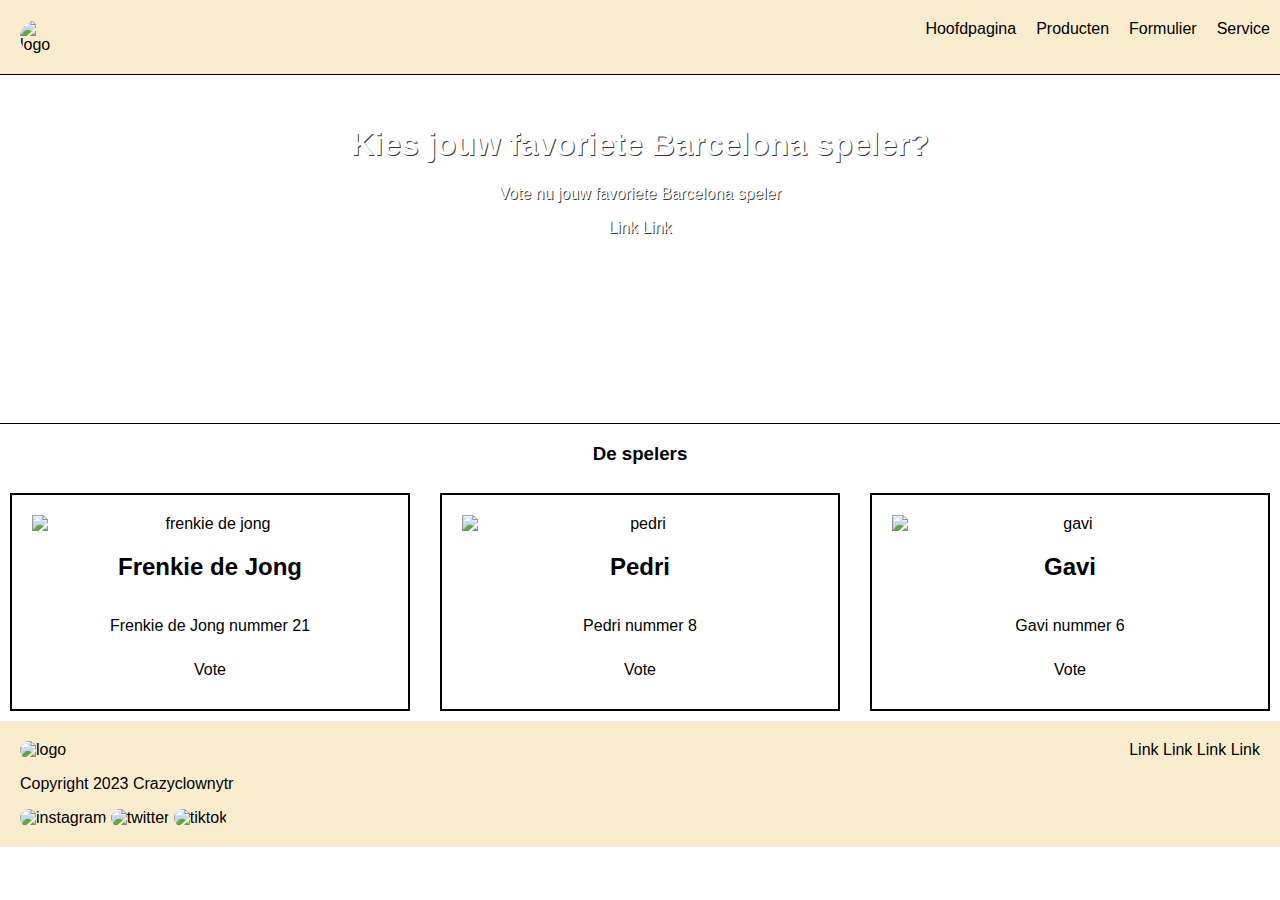
==== index.html @ 75a5910a "Add files via upload" ====
<!DOCTYPE html>
<html lang="en">

<head>
    <meta charset="UTF-8">
    <meta name="viewport" content="width=device-width, initial-scale=1.0">
    <title>Website</title>
    <link rel="stylesheet" href="css/style.css">
</head>

<body>
    <div class="container">
        <nav>
            <div class="nav-logo">
                <img src="clownytr.jpg" alt="logo">
            </div>
            <div class="nav-link">
                <a href="#headline">Hoofdpagina</a>
                <a href="#products">Producten</a>
                <a href="contact.html">Formulier</a>
                <a href="#service">Service</a>
            </div>
        </nav>
        <header>
            <h1 id="headline">Kies jouw favoriete Barcelona speler?</h1>
            <p>Vote nu jouw favoriete Barcelona speler</p>
            <a href="#">Link</a>
            <a href="#">Link</a>
        </header>
        <main>
            <section id="products">
                <h3>De spelers</h3>
                <div class="product">
                    <article>

                        <!--image-->

                        <img src="frenkie.JPG" alt="frenkie de jong">
                        <h2>Frenkie de Jong</h2>
                        <p>Frenkie de Jong nummer 21</p>
                        <a href="#">Vote</a>

                    </article>
                    <article>

                        <!--image-->
                        <img src="pedri.PNG" alt="pedri">
                        <h2>Pedri</h2>
                        <p>Pedri nummer 8</p>
                        <a href="#">Vote</a>


                    </article>
                    <article>

                        <!--image-->
                        <img src="gavi.PNG" alt="gavi">
                        <h2>Gavi</h2>
                        <p>Gavi nummer 6</p>
                        <a href="#">Vote</a>

                    </article>
                </div>
            </section>

        </main>
        <footer id="service">

            <article>
                <img src="clownytr.jpg" alt="logo">
                <p>Copyright 2023 Crazyclownytr</p>
                <!--logo-->
                <img src="insta.JPG" alt="instagram">
                <!--logo-->
                <img src="x.WEBP" alt="twitter">
                <!--logo-->
                <img src="tiktok.JPG" alt="tiktok">
            </article>



            <article>
                <a href="#">Link</a>
                <a href="#">Link</a>
                <a href="#">Link</a>
                <a href="#">Link</a>
            </article>


        </footer>
    </div>


</body>


</html>
---- css/style.css ----
html {
    scroll-behavior: smooth;
    box-sizing: border-box;
}

body {
    margin: 0;
    font-family: Arial, Helvetica, sans-serif;

}

nav img,
footer img {
    width: 40px;
    border-radius: 20px;
}

a {
    text-decoration: none;
}

nav {
    flex: 1;
    display: flex;
    flex-direction: row;
    background-color: #faedcd;
    justify-content: space-between;
    padding: 20px;
    padding-right: 10px;
    gap: 20px;

}

.nav-logo {
    display: flex;
    flex-direction: row;
    justify-content: left;

}

.nav-link {
    display: flex;
    flex-direction: row;
    justify-content: flex-end;
    gap: 20px;

}

nav a {
    color: black;
}

nav a:hover {
    display: block;
    padding: 10px 25px;
    border-radius: 5px;
    color: white;
    background-color: black;
    text-align: center;
    position: relative;
}

header {
    color: white;
    text-shadow: 1px 1px rgb(0 0 0 /0.8);
    text-align: center;
    border-top: 1px solid black;
    border-bottom: 1px solid black;
    background-image: url(../img/header.JPG);
    background-size: cover;
    background-position: center;
    padding: 30px;
    height: calc(40vh - 10px);
    background-repeat: no-repeat;
    background-position: center;
    background-size: cover;

}

header a {

    color: white;
    gap: 10px;
}

header a:hover {
    color: black;
    background-color: white;
    border-bottom: 2px solid white;
    padding: 5px 15px;
    text-align: center;
    position: relative;
    border-radius: 5px;
}

h3 {
    text-align: center;
}

.product {
    display: flex;
    flex: 1;
    flex-direction: row;
    justify-content: center;
    gap: 10px;


}

.product article {
    margin: 10px;
    padding: 20px;
    display: flex;
    flex: 1;
    flex-direction: column;
    border: 2px solid black;
    text-align: center;

}

.product a {
    color: black;
    padding: 10px;
}

.product a:hover {
    color: white;
    background-color: black;
    padding: 5px 15px;
    text-align: center;
    position: relative;
    border-radius: 5px;

}


form {
    padding: 20px;
    display: flex;
    flex-direction: column;
}

footer {
    display: flex;
    flex: 1;
    background-color: #faedcd;
    padding: 20px;
    justify-content: space-between;


}



footer a {
    color: black;

}

footer a:hover {
    padding: 5px 10px;

    border-radius: 3px;
    color: white;
    background-color: black;
    text-align: center;
    position: relative;
}


section article img {
    flex: 1;
    width: 100%;
    object-fit: cover;

}

* {
    box-sizing: border-box;
}

.center-container {
    margin: 0 auto;
    padding: 20px;
    background-color: #faedcd;
    box-sizing: border-box;
    text-align: center;
}

.formfield {
    display: flex;
    flex: 1;
    flex-direction: column;

}

#contact.html {
    background-color: #faedcd;
}

.full-name,
.city-date {
    padding: 20px;
    display: flex;
    flex-direction: row;
    justify-content: center;
    gap: 20px;
}


@media (max-width: 480px) {
    nav {
        display: flex;
        flex-direction: column;
        justify-content: space-between;
    }

    .nav-link {
        flex: 1;
        display: flex;
        flex-direction: column;
        justify-content: center;
        text-align: center;
    }

    .logo {
        display: flex;
        flex-direction: column;

        justify-content: center;
    }

    .formfield {
        display: flex;
        flex: 1;
        flex-direction: column;
    }

    .full-name {
        display: flex;
        flex: 1;
        flex-direction: column;
    }
}
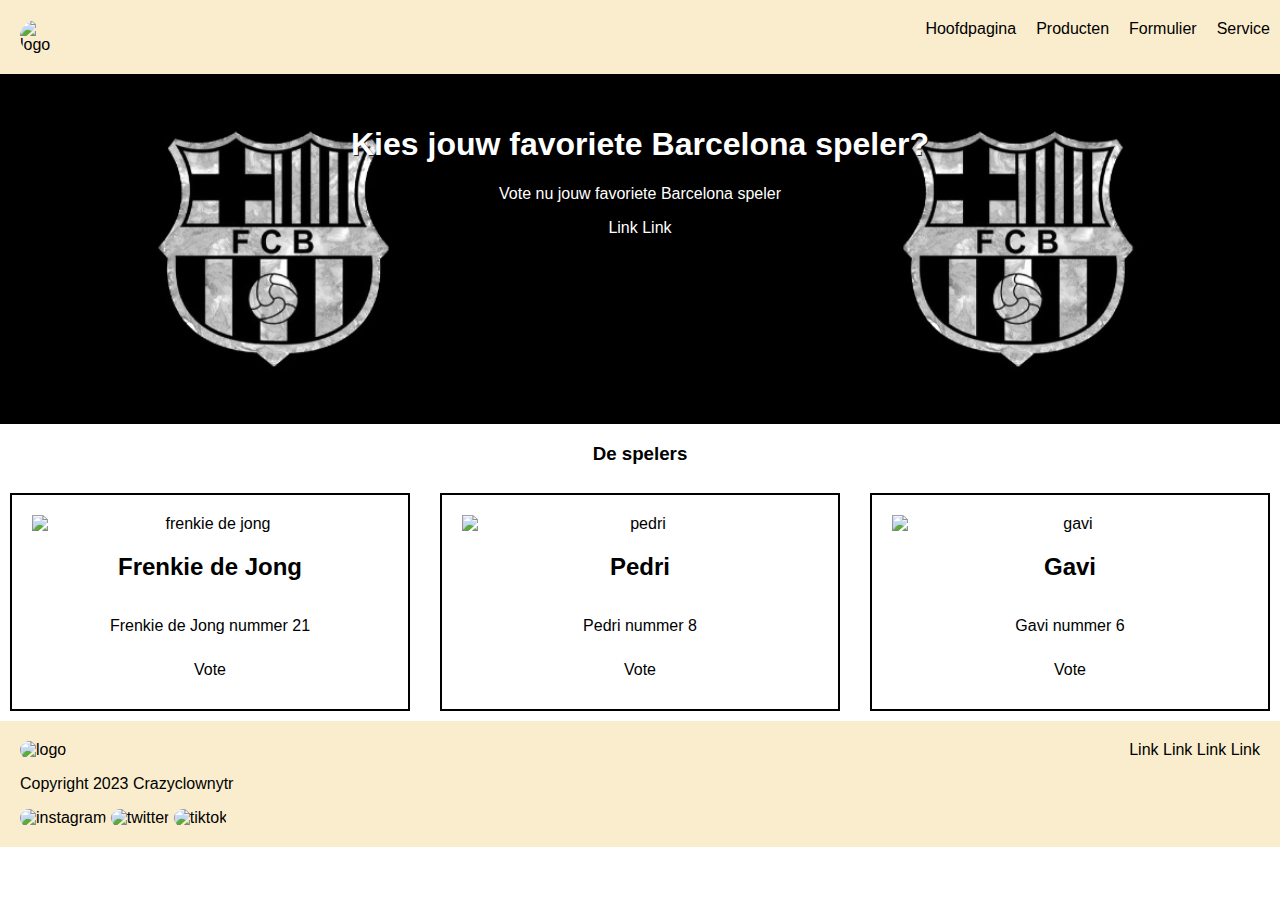
==== commit 3762c76d: "Add files via upload" ====
--- a/index.html
+++ b/index.html
@@ -72,9 +72,9 @@
                 <!--logo-->
                 <img src="insta.JPG" alt="instagram">
                 <!--logo-->
-                <img src="x.WEBP" alt="twitter">
+                <img src="twitter.JPG" alt="twitter">
                 <!--logo-->
-                <img src="tiktok.JPG" alt="tiktok">
+                <img src="facebook.JPG" alt="tiktok">
             </article>
 
 
--- a/css/style.css
+++ b/css/style.css
@@ -188,9 +188,12 @@
 }
 
 .formfield {
-    display: flex;
-    flex: 1;
-    flex-direction: column;
+    margin: 0 auto;
+    display: flex;
+    flex: 1;
+    flex-direction: column;
+    padding: 20px;
+    justify-content: center;
 
 }
 
@@ -199,13 +202,92 @@
 }
 
 .full-name,
-.city-date {
-    padding: 20px;
-    display: flex;
-    flex-direction: row;
+.city-date,
+.email {
+    padding: 20px;
+    display: flex;
+    flex-direction: column;
+    text-align: left;
+    gap: 20px;
+    margin-left: 250px;
+    margin-right: 400px;
+}
+
+.name {
+    display: flex;
+    flex-direction: column;
+    gap: 20px;
+
+}
+
+.full-name {
+    flex-direction: row;
+}
+
+.full-name input {
+    flex: 2;
+    height: 30px;
+    border-radius: 5px black solid;
+}
+
+.subject,
+.message {
+    padding: 20px;
+    display: flex;
+    flex-direction: column;
+    justify-content: left;
+    gap: 20px;
+    text-align: left;
+    gap: 20px;
+    margin-left: 250px;
+    margin-right: 400px;
+}
+
+.message input {
+    height: 150px;
+    border-radius: 10px black solid;
+
+}
+
+.subject span {
+    text-align: start;
+    margin-left: 0px;
+    margin-right: 500px;
+}
+
+span {
+    text-align: left;
+    margin-left: 270px;
+    margin-right: 500px;
+}
+
+
+.radio,
+.checkbox {
+    display: flex;
+    text-align: left;
+    padding: 20px;
+    flex-direction: row;
+    justify-content: left;
+    gap: 20px;
+    text-align: left;
+    gap: 20px;
+    margin-left: 250px;
+    margin-right: 500px;
+}
+
+
+
+.button {
+    display: flex;
     justify-content: center;
-    gap: 20px;
-}
+}
+
+.button:hover {
+    color: white;
+    background-color: black;
+}
+
 
 
 @media (max-width: 480px) {
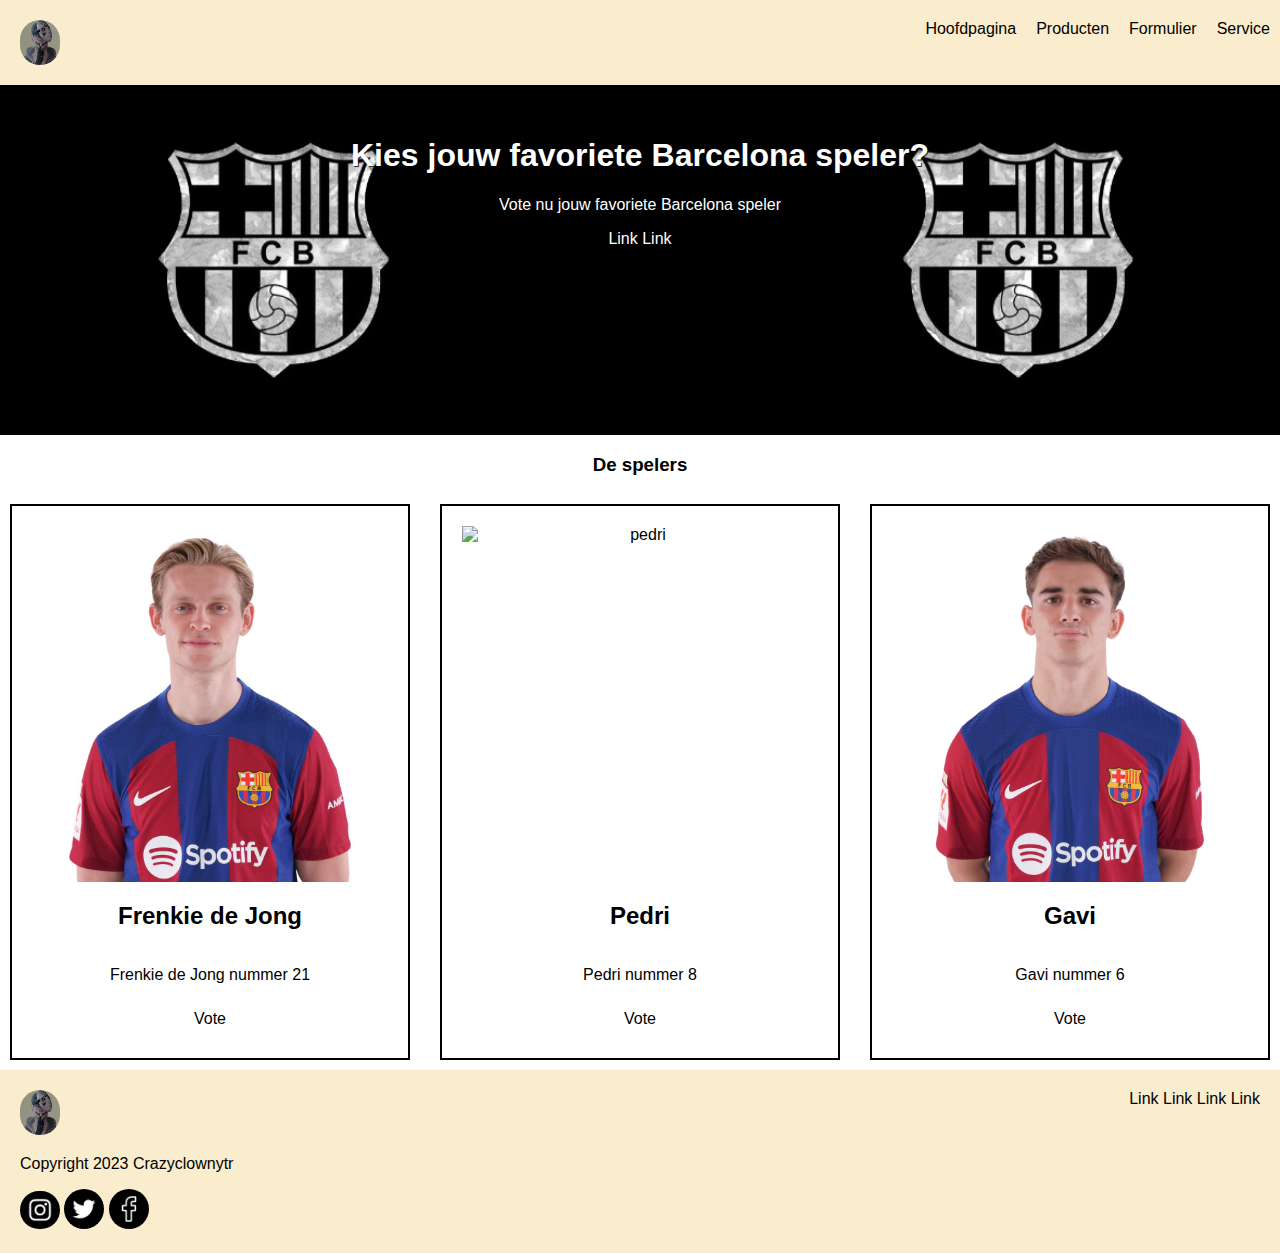
==== commit 8404fb8e: "Add files via upload" ====
--- a/index.html
+++ b/index.html
@@ -12,7 +12,7 @@
     <div class="container">
         <nav>
             <div class="nav-logo">
-                <img src="clownytr.jpg" alt="logo">
+                <img src="img/clownytr.jpg" alt="logo">
             </div>
             <div class="nav-link">
                 <a href="#headline">Hoofdpagina</a>
@@ -35,7 +35,7 @@
 
                         <!--image-->
 
-                        <img src="frenkie.JPG" alt="frenkie de jong">
+                        <img src="img/frenkie.JPG" alt="frenkie de jong">
                         <h2>Frenkie de Jong</h2>
                         <p>Frenkie de Jong nummer 21</p>
                         <a href="#">Vote</a>
@@ -44,7 +44,7 @@
                     <article>
 
                         <!--image-->
-                        <img src="pedri.PNG" alt="pedri">
+                        <img src="img/pedri.PNG" alt="pedri">
                         <h2>Pedri</h2>
                         <p>Pedri nummer 8</p>
                         <a href="#">Vote</a>
@@ -54,7 +54,7 @@
                     <article>
 
                         <!--image-->
-                        <img src="gavi.PNG" alt="gavi">
+                        <img src="img/gavi.PNG" alt="gavi">
                         <h2>Gavi</h2>
                         <p>Gavi nummer 6</p>
                         <a href="#">Vote</a>
@@ -67,14 +67,14 @@
         <footer id="service">
 
             <article>
-                <img src="clownytr.jpg" alt="logo">
+                <img src="img/clownytr.jpg" alt="logo">
                 <p>Copyright 2023 Crazyclownytr</p>
                 <!--logo-->
-                <img src="insta.JPG" alt="instagram">
+                <img src="img/insta.JPG" alt="instagram">
                 <!--logo-->
-                <img src="twitter.JPG" alt="twitter">
+                <img src="img/twitter.JPG" alt="twitter">
                 <!--logo-->
-                <img src="facebook.JPG" alt="tiktok">
+                <img src="img/facebook.JPG" alt="tiktok">
             </article>
 
 
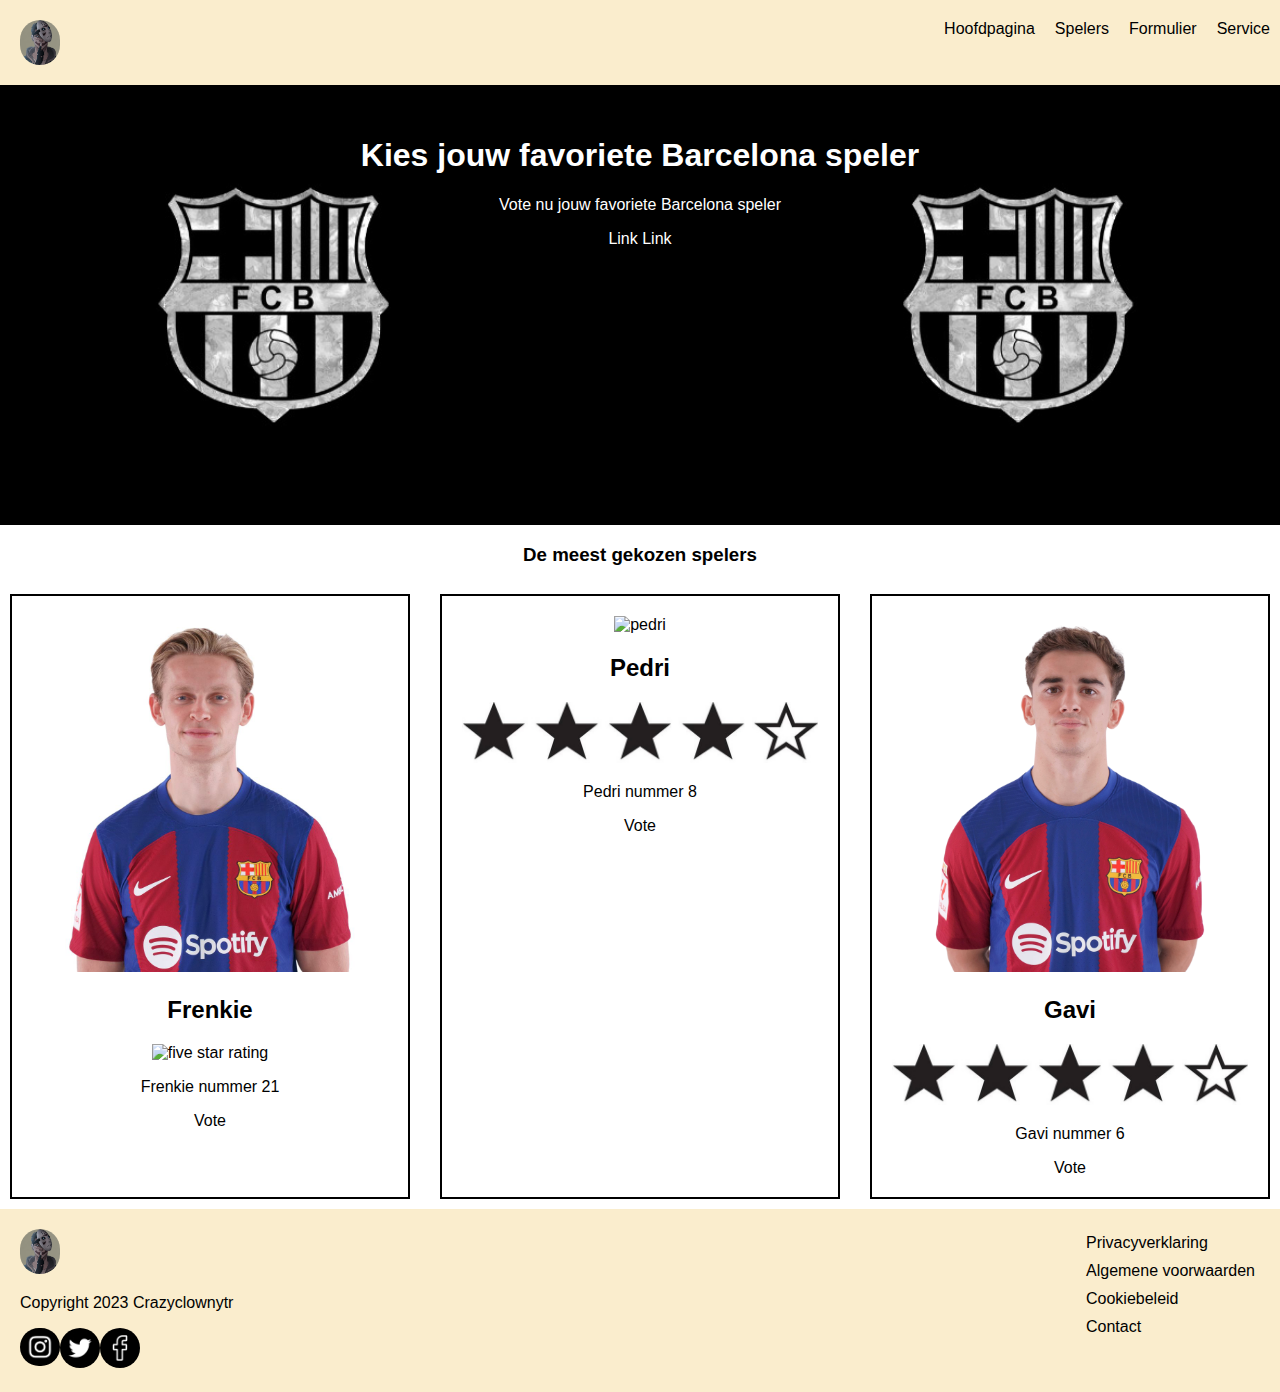
==== commit 22fec3a7: "Add files via upload" ====
--- a/index.html
+++ b/index.html
@@ -16,75 +16,108 @@
             </div>
             <div class="nav-link">
                 <a href="#headline">Hoofdpagina</a>
-                <a href="#products">Producten</a>
+                <a href="#products">Spelers</a>
                 <a href="contact.html">Formulier</a>
                 <a href="#service">Service</a>
             </div>
         </nav>
         <header>
-            <h1 id="headline">Kies jouw favoriete Barcelona speler?</h1>
-            <p>Vote nu jouw favoriete Barcelona speler</p>
-            <a href="#">Link</a>
-            <a href="#">Link</a>
+            <h1 id="headline">Kies jouw favoriete Barcelona speler</h1>
+            <div class="header-par">
+                <p>Vote nu jouw favoriete Barcelona speler</p>
+                <a href="#">Link</a>
+                <a href="#">Link</a>
+            </div>
         </header>
         <main>
             <section id="products">
-                <h3>De spelers</h3>
+                <h3>De meest gekozen spelers</h3>
                 <div class="product">
+
                     <article>
+                        <div class="card">
 
-                        <!--image-->
+                            <!--image-->
 
-                        <img src="img/frenkie.JPG" alt="frenkie de jong">
-                        <h2>Frenkie de Jong</h2>
-                        <p>Frenkie de Jong nummer 21</p>
-                        <a href="#">Vote</a>
+                            <img src="img/frenkie.JPG" alt="frenkie de jong">
+                            <h2>Frenkie</h2>
+                            <div class="star">
+                                <img src="img/five.JPG" alt="five star rating">
+                            </div>
+                            <p>Frenkie nummer 21</p>
+                            <a href="#">Vote</a>
+                        </div>
 
                     </article>
                     <article>
+                        <div class="card">
 
-                        <!--image-->
-                        <img src="img/pedri.PNG" alt="pedri">
-                        <h2>Pedri</h2>
-                        <p>Pedri nummer 8</p>
-                        <a href="#">Vote</a>
+                            <!--image-->
+                            <img src="img/pedri.PNG" alt="pedri">
+                            <h2>Pedri</h2>
+                            <div class="pedri-star">
+                                <img src="img/four.jpg" alt="four star rating">
+                            </div>
+                            <p>Pedri nummer 8</p>
+                            <a href="#">Vote</a>
+                        </div>
 
 
                     </article>
                     <article>
+                        <div class="card">
 
-                        <!--image-->
-                        <img src="img/gavi.PNG" alt="gavi">
-                        <h2>Gavi</h2>
-                        <p>Gavi nummer 6</p>
-                        <a href="#">Vote</a>
+                            <!--image-->
+                            <img src="img/gavi.PNG" alt="gavi">
+                            <h2>Gavi</h2>
+                            <div class="star">
+                                <img src="img/four.jpg" alt="four star rating">
+                            </div>
+                            <p>Gavi nummer 6</p>
+                            <a href="#">Vote</a>
+                        </div>
 
                     </article>
+
                 </div>
             </section>
 
         </main>
         <footer id="service">
+            <div class="logo-links">
 
-            <article>
-                <img src="img/clownytr.jpg" alt="logo">
-                <p>Copyright 2023 Crazyclownytr</p>
+                <div class="footer-logo">
+                    <img src="img/clownytr.jpg" alt="logo">
+
+
+                    <p>Copyright 2023 Crazyclownytr</p>
+                </div>
                 <!--logo-->
-                <img src="img/insta.JPG" alt="instagram">
-                <!--logo-->
-                <img src="img/twitter.JPG" alt="twitter">
-                <!--logo-->
-                <img src="img/facebook.JPG" alt="tiktok">
-            </article>
+                <div class="logo-link">
+                    <a href="#">
+                        <img src="img/insta.JPG" alt="instagram">
+                    </a>
+
+                    <!--logo-->
+                    <a href="#">
+                        <img src="img/twitter.JPG" alt="twitter">
+                    </a>
+                    <!--logo-->
+                    <a href="#">
+                        <img src="img/facebook.JPG" alt="tiktok">
+                    </a>
+                </div>
+            </div>
 
 
 
-            <article>
-                <a href="#">Link</a>
-                <a href="#">Link</a>
-                <a href="#">Link</a>
-                <a href="#">Link</a>
-            </article>
+
+            <div class="footer-link">
+                <a href="#">Privacyverklaring</a>
+                <a href="#">Algemene voorwaarden</a>
+                <a href="#">Cookiebeleid</a>
+                <a href="#">Contact</a>
+            </div>
 
 
         </footer>
--- a/css/style.css
+++ b/css/style.css
@@ -52,12 +52,13 @@
 
 nav a:hover {
     display: block;
-    padding: 10px 25px;
+
     border-radius: 5px;
-    color: white;
-    background-color: black;
+    color: #d4a373;
+
     text-align: center;
     position: relative;
+    transition: color 0.5s, background-color 0.6s;
 }
 
 header {
@@ -70,7 +71,7 @@
     background-size: cover;
     background-position: center;
     padding: 30px;
-    height: calc(40vh - 10px);
+    height: calc(50vh - 10px);
     background-repeat: no-repeat;
     background-position: center;
     background-size: cover;
@@ -81,17 +82,23 @@
 
     color: white;
     gap: 10px;
+
 }
 
 header a:hover {
     color: black;
     background-color: white;
     border-bottom: 2px solid white;
-    padding: 5px 15px;
+    padding: 5px 10px;
     text-align: center;
     position: relative;
     border-radius: 5px;
-}
+    transition: color 0.5s, background-color 0.6s;
+}
+
+
+
+
 
 h3 {
     text-align: center;
@@ -124,13 +131,30 @@
 }
 
 .product a:hover {
-    color: white;
-    background-color: black;
+    color: #d4a373;
+
     padding: 5px 15px;
     text-align: center;
     position: relative;
     border-radius: 5px;
-
+    transition: color 0.5s, background-color 0.6s;
+
+}
+
+.card {
+
+    background-color: white;
+    transform-origin: center;
+    transition: all 1s ease;
+    border-radius: 2px;
+}
+
+.card:hover {
+    color: black;
+    background-color: white;
+    border-radius: 2px;
+    box-shadow: 5px 5px 10px rgb(0 0 0 / 0.4);
+    transform: scale(1.1);
 }
 
 
@@ -150,22 +174,31 @@
 
 }
 
-
-
-footer a {
-    color: black;
-
-}
-
-footer a:hover {
-    padding: 5px 10px;
-
+.logo-link {
+    display: flex;
+    flex-direction: row;
+}
+
+.footer-link a {
+    display: flex;
+    flex-direction: row;
+    padding: 5px;
+    color: black;
+    gap: 10px;
+
+}
+
+.footer-link a:hover {
+    padding: 5px;
     border-radius: 3px;
     color: white;
     background-color: black;
     text-align: center;
     position: relative;
-}
+    transition: color 0.5s, background-color 0.6s;
+}
+
+
 
 
 section article img {
@@ -291,6 +324,16 @@
 
 
 @media (max-width: 480px) {
+    body {
+        margin: 0 auto;
+    }
+
+    h1 {
+        margin: 0;
+        font-size: 1.5rem;
+        margin-left: 100Spx;
+    }
+
     nav {
         display: flex;
         flex-direction: column;
@@ -312,15 +355,19 @@
         justify-content: center;
     }
 
-    .formfield {
+    .product {
+        display: flex;
+        flex-direction: column;
+    }
+
+    footer {
         display: flex;
         flex: 1;
         flex-direction: column;
-    }
-
-    .full-name {
-        display: flex;
-        flex: 1;
-        flex-direction: column;
-    }
+        justify-content: space-between;
+    }
+
+
+
+
 }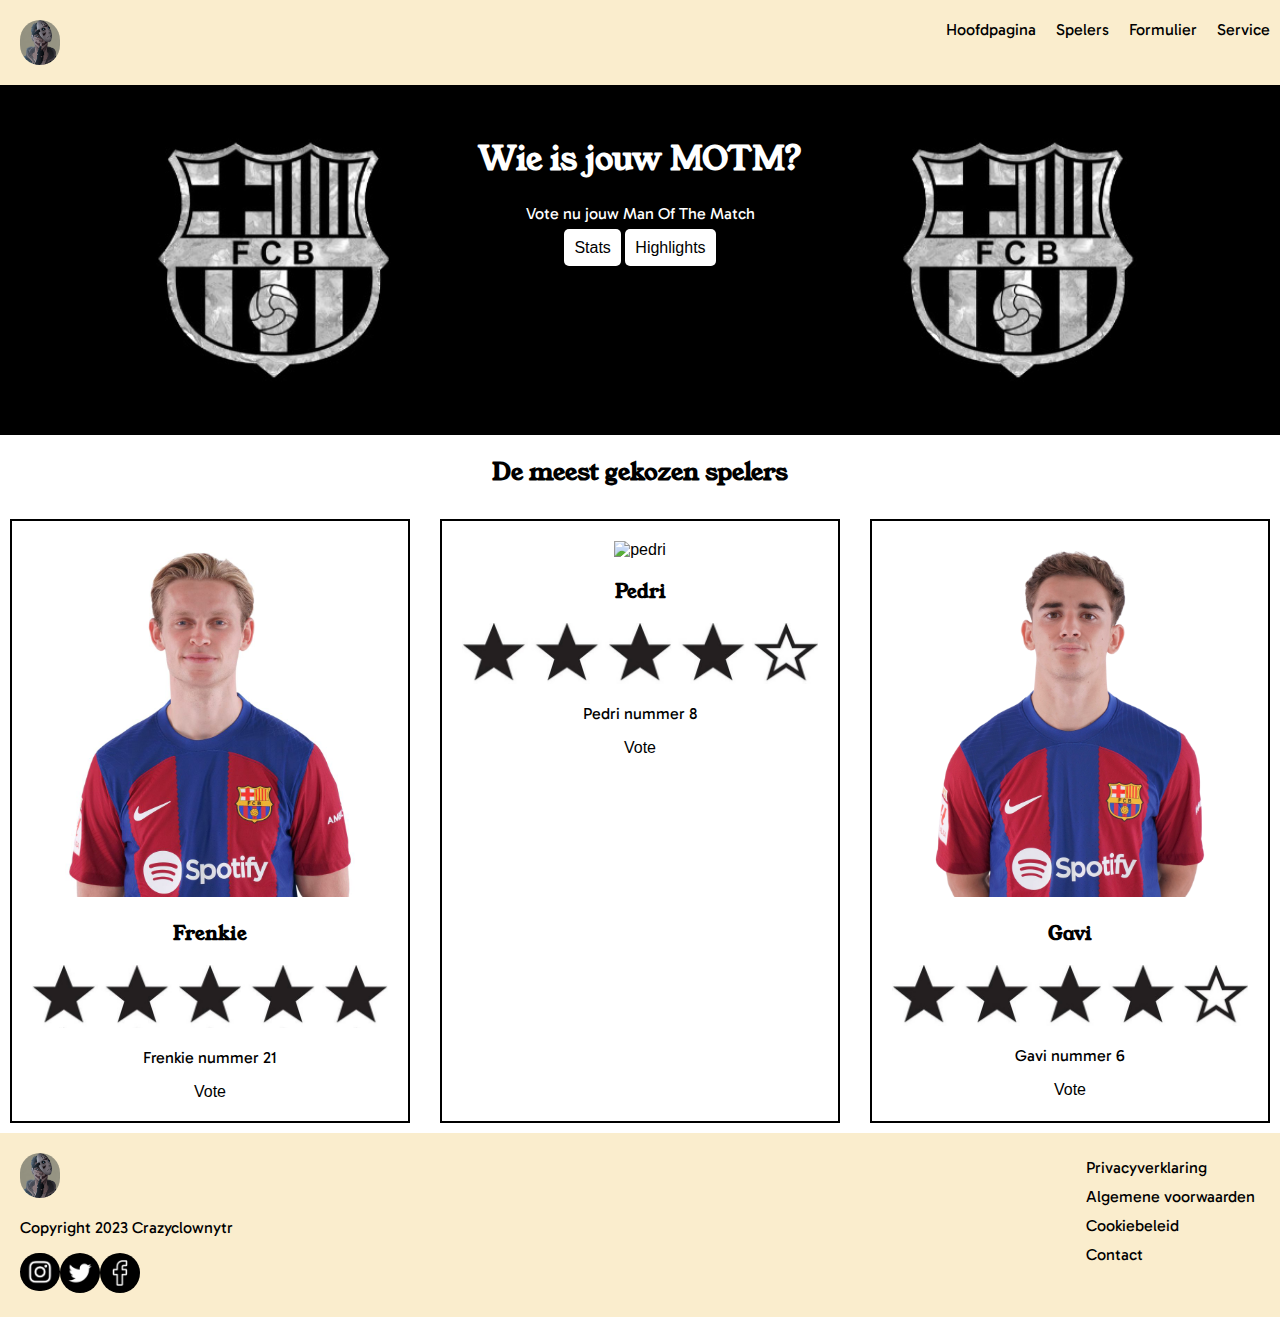
==== commit ad17eea1: "Add files via upload" ====
--- a/index.html
+++ b/index.html
@@ -22,27 +22,27 @@
             </div>
         </nav>
         <header>
-            <h1 id="headline">Kies jouw favoriete Barcelona speler</h1>
+            <h1 id="headline">Wie is jouw MOTM?</h1>
             <div class="header-par">
-                <p>Vote nu jouw favoriete Barcelona speler</p>
-                <a href="#">Link</a>
-                <a href="#">Link</a>
+                <p>Vote nu jouw Man Of The Match</p>
+                <a href="#">Stats</a>
+                <a href="#">Highlights</a>
             </div>
         </header>
         <main>
             <section id="products">
-                <h3>De meest gekozen spelers</h3>
+                <h2>De meest gekozen spelers</h2>
                 <div class="product">
-
                     <article>
                         <div class="card">
 
                             <!--image-->
 
                             <img src="img/frenkie.JPG" alt="frenkie de jong">
-                            <h2>Frenkie</h2>
+                            <h3>Frenkie
+                            </h3>
                             <div class="star">
-                                <img src="img/five.JPG" alt="five star rating">
+                                <img src="img/five.jpg" alt="five star rating">
                             </div>
                             <p>Frenkie nummer 21</p>
                             <a href="#">Vote</a>
@@ -54,7 +54,7 @@
 
                             <!--image-->
                             <img src="img/pedri.PNG" alt="pedri">
-                            <h2>Pedri</h2>
+                            <h3>Pedri</h3>
                             <div class="pedri-star">
                                 <img src="img/four.jpg" alt="four star rating">
                             </div>
@@ -69,7 +69,7 @@
 
                             <!--image-->
                             <img src="img/gavi.PNG" alt="gavi">
-                            <h2>Gavi</h2>
+                            <h3>Gavi</h3>
                             <div class="star">
                                 <img src="img/four.jpg" alt="four star rating">
                             </div>
--- a/css/style.css
+++ b/css/style.css
@@ -1,3 +1,22 @@
+@import url('https://fonts.googleapis.com/css2?family=Young+Serif&display=swap');
+@import url('https://fonts.googleapis.com/css2?family=Gabarito:wght@500&display=swap');
+
+* {
+    box-sizing: border-box;
+}
+
+h1,
+h2,
+h3 {
+    font-family: 'Young Serif', serif;
+}
+
+nav,
+footer,
+p {
+    font-family: 'Gabarito', cursive;
+}
+
 html {
     scroll-behavior: smooth;
     box-sizing: border-box;
@@ -8,6 +27,7 @@
     font-family: Arial, Helvetica, sans-serif;
 
 }
+
 
 nav img,
 footer img {
@@ -70,29 +90,34 @@
     background-image: url(../img/header.JPG);
     background-size: cover;
     background-position: center;
+    background-repeat: no-repeat;
     padding: 30px;
-    height: calc(50vh - 10px);
+    height: calc(40vh - 10px);
     background-repeat: no-repeat;
     background-position: center;
     background-size: cover;
 
-}
+
+}
+
 
 header a {
 
-    color: white;
-    gap: 10px;
+    color: black;
+    gap: 5px;
+    background-color: white;
+    padding: 10px;
+    border-radius: 5px;
+    font-family: Arial;
+    text-shadow: none;
+
 
 }
 
 header a:hover {
-    color: black;
-    background-color: white;
-    border-bottom: 2px solid white;
-    padding: 5px 10px;
+    color: grey;
     text-align: center;
     position: relative;
-    border-radius: 5px;
     transition: color 0.5s, background-color 0.6s;
 }
 
@@ -100,7 +125,7 @@
 
 
 
-h3 {
+h2 {
     text-align: center;
 }
 
@@ -199,17 +224,11 @@
 }
 
 
-
-
 section article img {
     flex: 1;
     width: 100%;
     object-fit: cover;
 
-}
-
-* {
-    box-sizing: border-box;
 }
 
 .center-container {
@@ -218,107 +237,85 @@
     background-color: #faedcd;
     box-sizing: border-box;
     text-align: center;
+    font-size: 1.1rem;
 }
 
 .formfield {
-    margin: 0 auto;
-    display: flex;
-    flex: 1;
+    display: flex;
     flex-direction: column;
-    padding: 20px;
-    justify-content: center;
-
-}
-
-#contact.html {
-    background-color: #faedcd;
+    box-sizing: border-box;
+    margin: 0px 200px;
+}
+
+input,
+select {
+    font-size: 1.2rem;
+    width: 100%;
+    padding: 5px;
+    margin: 10px;
+    border-radius: 5px;
+    border: 2px solid black;
 }
 
 .full-name,
-.city-date,
-.email {
-    padding: 20px;
-    display: flex;
-    flex-direction: column;
-    text-align: left;
+.city-date {
+    display: flex;
+    flex-direction: row;
+    justify-content: space-between;
     gap: 20px;
-    margin-left: 250px;
-    margin-right: 400px;
-}
-
-.name {
-    display: flex;
-    flex-direction: column;
-    gap: 20px;
-
-}
-
-.full-name {
-    flex-direction: row;
-}
-
-.full-name input {
-    flex: 2;
-    height: 30px;
-    border-radius: 5px black solid;
-}
-
-.subject,
+    margin: 0px 200px;
+}
+
 .message {
-    padding: 20px;
-    display: flex;
-    flex-direction: column;
+    margin: 0px 200px;
+}
+
+.message input {
+    height: 100px;
+}
+
+.checkbox {
+    display: flex;
+    flex-direction: row;
     justify-content: left;
-    gap: 20px;
-    text-align: left;
-    gap: 20px;
-    margin-left: 250px;
-    margin-right: 400px;
-}
-
-.message input {
-    height: 150px;
-    border-radius: 10px black solid;
-
-}
-
-.subject span {
-    text-align: start;
-    margin-left: 0px;
-    margin-right: 500px;
-}
-
-span {
-    text-align: left;
-    margin-left: 270px;
-    margin-right: 500px;
-}
-
-
-.radio,
-.checkbox {
-    display: flex;
-    text-align: left;
-    padding: 20px;
-    flex-direction: row;
-    justify-content: left;
-    gap: 20px;
-    text-align: left;
-    gap: 20px;
-    margin-left: 250px;
-    margin-right: 500px;
-}
-
-
-
-.button {
-    display: flex;
-    justify-content: center;
-}
-
-.button:hover {
+    margin: 0px 200px;
+}
+
+.mail {
+    margin: 0px 200px
+}
+
+input [type=radio] {
+    display: flex;
+    flex-direction: row;
+    padding: 5px;
+    border-radius: 2px;
+    border: 2px solid black;
+
+}
+
+
+
+
+button {
+    padding: 10px;
+    font-size: 1rem;
+    border: 0;
+    background-color: black;
     color: white;
+    cursor: pointer;
+    border-radius: 5px;
+}
+
+button:hover {
+    color: #d4a373;
+    transition: color 0.5s;
     background-color: black;
+    border-radius: 5px;
+}
+
+button:active {
+    background-color: red;
 }
 
 
@@ -367,7 +364,52 @@
         justify-content: space-between;
     }
 
-
-
+    .center-container {
+        margin: 0;
+        background-color: #faedcd;
+        box-sizing: border-box;
+        text-align: center;
+        font-size: 1rem;
+    }
+
+
+    .full-name {
+        display: flex;
+        flex-direction: column;
+    }
+
+    .formfield {
+        display: flex;
+        flex: 1;
+        flex-direction: column;
+        box-sizing: border-box;
+        justify-content: left;
+    }
+
+    .city-date {
+        display: flex;
+        flex-direction: column;
+        flex: 1;
+    }
+
+    input,
+    select {
+        height: 20px;
+        width: 100px;
+    }
+
+    span {
+        text-align: center;
+    }
+
+    .mail {
+        display: flex;
+        flex: 1;
+    }
+
+    .checkbox {
+        display: flex;
+        flex-direction: row;
+    }
 
 }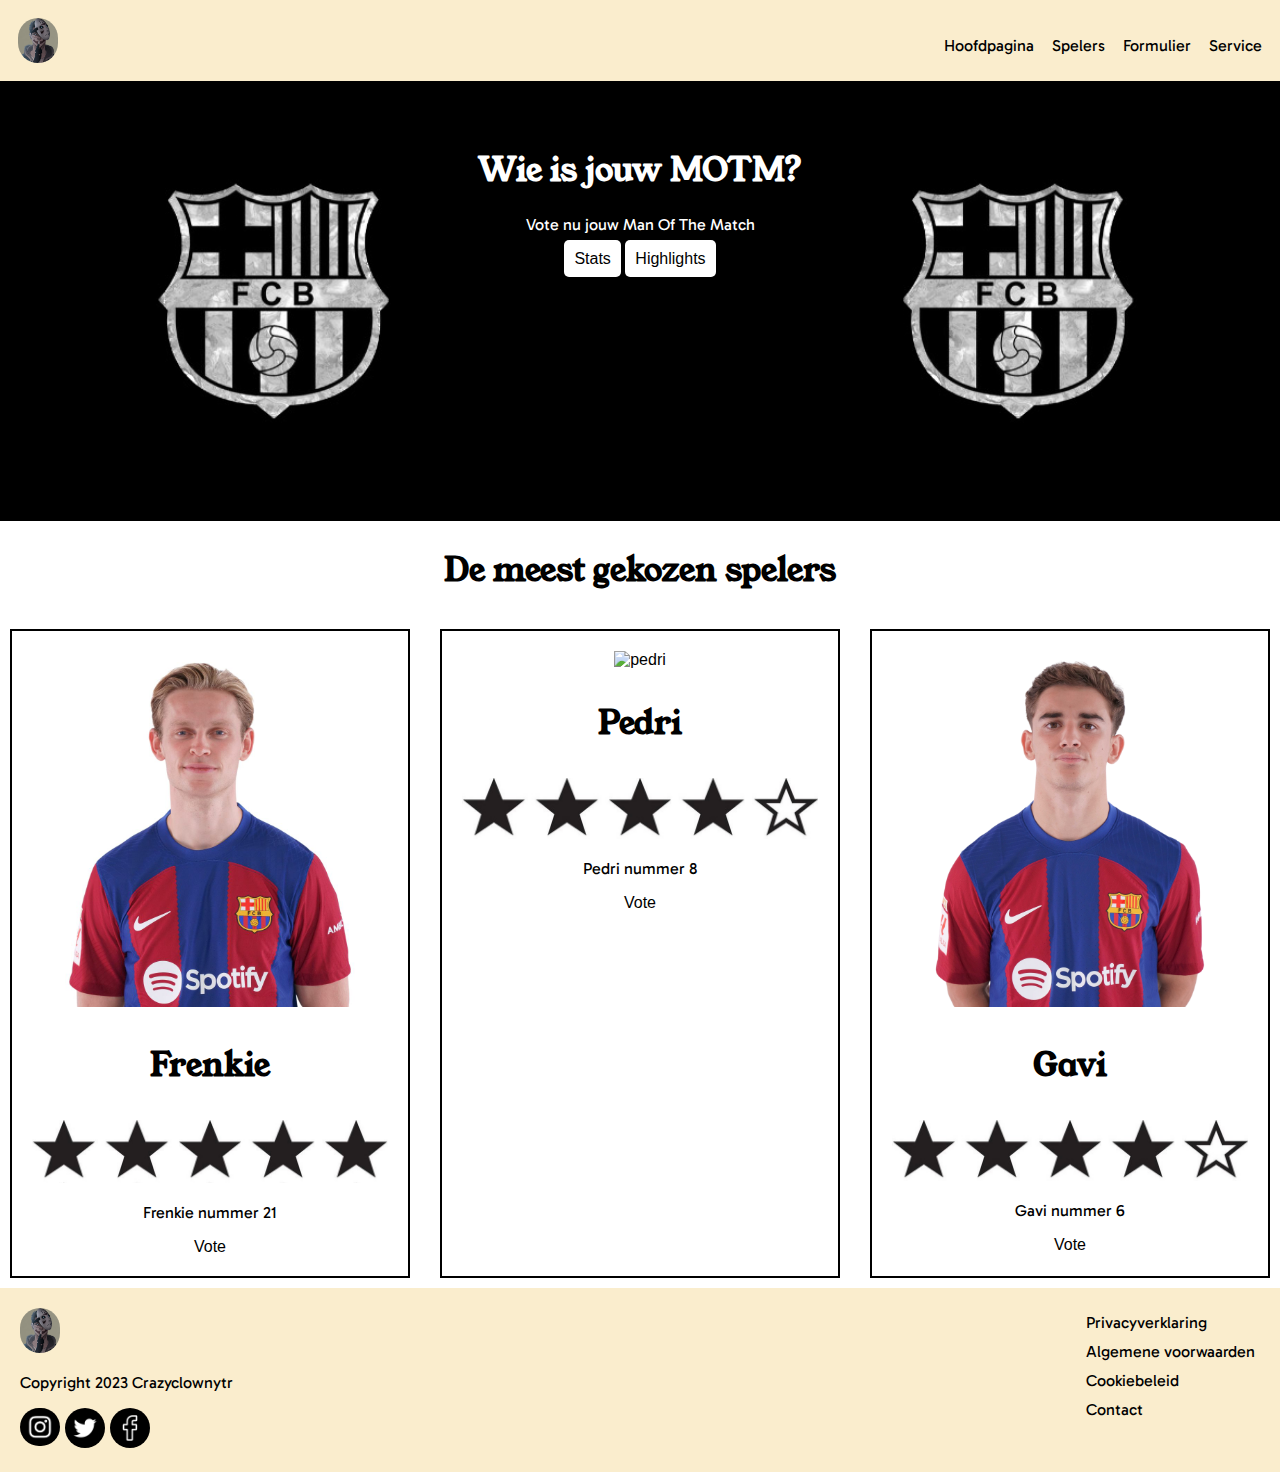
==== commit bfccdb45: "Add files via upload" ====
--- a/index.html
+++ b/index.html
@@ -92,25 +92,21 @@
 
                     <p>Copyright 2023 Crazyclownytr</p>
                 </div>
-                <!--logo-->
+
                 <div class="logo-link">
                     <a href="#">
                         <img src="img/insta.JPG" alt="instagram">
                     </a>
 
-                    <!--logo-->
-                    <a href="#">
+                    <a href="https://twitter.com/CrazyClownytr">
                         <img src="img/twitter.JPG" alt="twitter">
                     </a>
-                    <!--logo-->
+
                     <a href="#">
                         <img src="img/facebook.JPG" alt="tiktok">
                     </a>
                 </div>
             </div>
-
-
-
 
             <div class="footer-link">
                 <a href="#">Privacyverklaring</a>
--- a/css/style.css
+++ b/css/style.css
@@ -9,12 +9,13 @@
 h2,
 h3 {
     font-family: 'Young Serif', serif;
+    font-size: 2rem;
 }
 
 nav,
 footer,
 p {
-    font-family: 'Gabarito', cursive;
+    font-family: 'Gabarito';
 }
 
 html {
@@ -45,9 +46,9 @@
     flex-direction: row;
     background-color: #faedcd;
     justify-content: space-between;
-    padding: 20px;
-    padding-right: 10px;
-    gap: 20px;
+    padding: 2vh;
+    padding-right: 1vh;
+    gap: 2vh;
 
 }
 
@@ -62,7 +63,9 @@
     display: flex;
     flex-direction: row;
     justify-content: flex-end;
-    gap: 20px;
+    padding-top: 2vh;
+    padding-right: 1vh;
+    gap: 2vh;
 
 }
 
@@ -72,13 +75,10 @@
 
 nav a:hover {
     display: block;
-
-    border-radius: 5px;
     color: #d4a373;
-
     text-align: center;
     position: relative;
-    transition: color 0.5s, background-color 0.6s;
+    transition: color 0.5s;
 }
 
 header {
@@ -91,8 +91,9 @@
     background-size: cover;
     background-position: center;
     background-repeat: no-repeat;
-    padding: 30px;
-    height: calc(40vh - 10px);
+    padding: 3vh;
+    padding-top: 5vh;
+    height: calc(50vh - 10px);
     background-repeat: no-repeat;
     background-position: center;
     background-size: cover;
@@ -102,16 +103,13 @@
 
 
 header a {
-
-    color: black;
-    gap: 5px;
+    color: black;
+    gap: 2vh;
     background-color: white;
     padding: 10px;
     border-radius: 5px;
     font-family: Arial;
     text-shadow: none;
-
-
 }
 
 header a:hover {
@@ -121,10 +119,6 @@
     transition: color 0.5s, background-color 0.6s;
 }
 
-
-
-
-
 h2 {
     text-align: center;
 }
@@ -135,8 +129,6 @@
     flex-direction: row;
     justify-content: center;
     gap: 10px;
-
-
 }
 
 .product article {
@@ -147,7 +139,6 @@
     flex-direction: column;
     border: 2px solid black;
     text-align: center;
-
 }
 
 .product a {
@@ -157,17 +148,14 @@
 
 .product a:hover {
     color: #d4a373;
-
     padding: 5px 15px;
     text-align: center;
     position: relative;
     border-radius: 5px;
-    transition: color 0.5s, background-color 0.6s;
-
+    transition: color 0.5s;
 }
 
 .card {
-
     background-color: white;
     transform-origin: center;
     transition: all 1s ease;
@@ -184,7 +172,7 @@
 
 
 form {
-    padding: 20px;
+    padding: 2vh;
     display: flex;
     flex-direction: column;
 }
@@ -195,13 +183,12 @@
     background-color: #faedcd;
     padding: 20px;
     justify-content: space-between;
-
-
 }
 
 .logo-link {
     display: flex;
     flex-direction: row;
+    gap: 5px;
 }
 
 .footer-link a {
@@ -210,7 +197,6 @@
     padding: 5px;
     color: black;
     gap: 10px;
-
 }
 
 .footer-link a:hover {
@@ -220,98 +206,112 @@
     background-color: black;
     text-align: center;
     position: relative;
-    transition: color 0.5s, background-color 0.6s;
-}
-
+    transition: color 0.5s;
+}
 
 section article img {
     flex: 1;
     width: 100%;
     object-fit: cover;
-
-}
-
-.center-container {
-    margin: 0 auto;
+}
+
+.main-form {
     padding: 20px;
     background-color: #faedcd;
-    box-sizing: border-box;
-    text-align: center;
-    font-size: 1.1rem;
-}
-
-.formfield {
+    width: 100%;
+    height: 150vh;
     display: flex;
     flex-direction: column;
-    box-sizing: border-box;
-    margin: 0px 200px;
-}
-
-input,
-select {
-    font-size: 1.2rem;
-    width: 100%;
-    padding: 5px;
-    margin: 10px;
-    border-radius: 5px;
-    border: 2px solid black;
-}
-
-.full-name,
-.city-date {
+    justify-content: center;
+    align-items: center;
+    font-size: 1.5rem;
+}
+
+
+form {
+    width: 90%;
+    max-width: 550px;
+}
+
+.row {
     display: flex;
     flex-direction: row;
     justify-content: space-between;
     gap: 20px;
-    margin: 0px 200px;
-}
-
-.message {
-    margin: 0px 200px;
-}
-
-.message input {
-    height: 100px;
+}
+
+.name {
+    display: flex;
+    flex-direction: column;
+    padding-top: 20px;
+}
+
+label {
+    padding-bottom: 10px;
+
+}
+
+.name input {
+    width: 300px;
+    height: 50px;
+}
+
+input {
+    font-size: 1.2rem;
+    border: 2px solid black;
+    border-radius: 5px;
+
+}
+
+input[type=email] {
+    width: 620px;
+}
+
+
+input [type=checkbox] {
+    width: 10px;
+}
+
+textarea {
+    border: 2px solid black;
+}
+
+select {
+    padding: 6px;
+    font-size: 1.2rem;
+    border: 2px solid black;
+    width: 620px;
+}
+
+.letter {
+    padding-top: 10px;
+    padding-bottom: 20px;
 }
 
 .checkbox {
-    display: flex;
-    flex-direction: row;
-    justify-content: left;
-    margin: 0px 200px;
-}
-
-.mail {
-    margin: 0px 200px
-}
-
-input [type=radio] {
-    display: flex;
-    flex-direction: row;
+    padding-bottom: 20px;
+}
+
+span {
+    padding-top: 20px;
+    padding-bottom: 10px;
+}
+
+button {
     padding: 5px;
-    border-radius: 2px;
-    border: 2px solid black;
-
-}
-
-
-
-
-button {
-    padding: 10px;
-    font-size: 1rem;
+    font-size: 1.5rem;
+    border-radius: 10px;
     border: 0;
     background-color: black;
     color: white;
     cursor: pointer;
-    border-radius: 5px;
 }
 
 button:hover {
-    color: #d4a373;
-    transition: color 0.5s;
-    background-color: black;
-    border-radius: 5px;
+    background-color: white;
+    color: black;
+    position: relative;
+    transition: color 1.2s;
 }
 
 button:active {
@@ -325,10 +325,13 @@
         margin: 0 auto;
     }
 
+    header {
+        padding-top: 10vh;
+    }
+
     h1 {
         margin: 0;
         font-size: 1.5rem;
-        margin-left: 100Spx;
     }
 
     nav {
@@ -364,52 +367,76 @@
         justify-content: space-between;
     }
 
-    .center-container {
-        margin: 0;
+    .main-form {
+        padding: 20px;
         background-color: #faedcd;
-        box-sizing: border-box;
-        text-align: center;
-        font-size: 1rem;
-    }
-
-
-    .full-name {
-        display: flex;
-        flex-direction: column;
-    }
-
-    .formfield {
-        display: flex;
-        flex: 1;
-        flex-direction: column;
-        box-sizing: border-box;
-        justify-content: left;
-    }
-
-    .city-date {
-        display: flex;
-        flex-direction: column;
-        flex: 1;
-    }
-
-    input,
+        width: 100%;
+        height: 400vh;
+        display: flex;
+        flex-direction: column;
+        justify-content: center;
+        align-items: center;
+        font-size: 1.5rem;
+    }
+
+    .row {
+        display: flex;
+        flex-direction: column;
+        gap: 2px;
+    }
+
+    form {
+        width: 90%;
+        max-width: 550px;
+    }
+
+    .name {
+        display: flex;
+        flex-direction: column;
+        padding-top: 5px;
+    }
+
+    label {
+        padding-bottom: 5px;
+    }
+
+    .name input {
+        width: 300px;
+    }
+
+    input {
+        font-size: 1.2rem;
+        border: 2px solid black;
+
+    }
+
+    input[type=email] {
+        width: 300px;
+    }
+
+
+    input [type=checkbox] {
+        width: 10px;
+    }
+
+    textarea {
+        border: 2px solid black;
+    }
+
     select {
-        height: 20px;
-        width: 100px;
-    }
-
-    span {
-        text-align: center;
-    }
-
-    .mail {
-        display: flex;
-        flex: 1;
+        padding: 6px;
+        font-size: 1.2rem;
+        border: 2px solid black;
+        width: 300px;
+    }
+
+    .letter {
+        padding-top: 5px;
+        padding-bottom: 10px;
     }
 
     .checkbox {
-        display: flex;
-        flex-direction: row;
+        padding-bottom: 10px;
     }
 
 }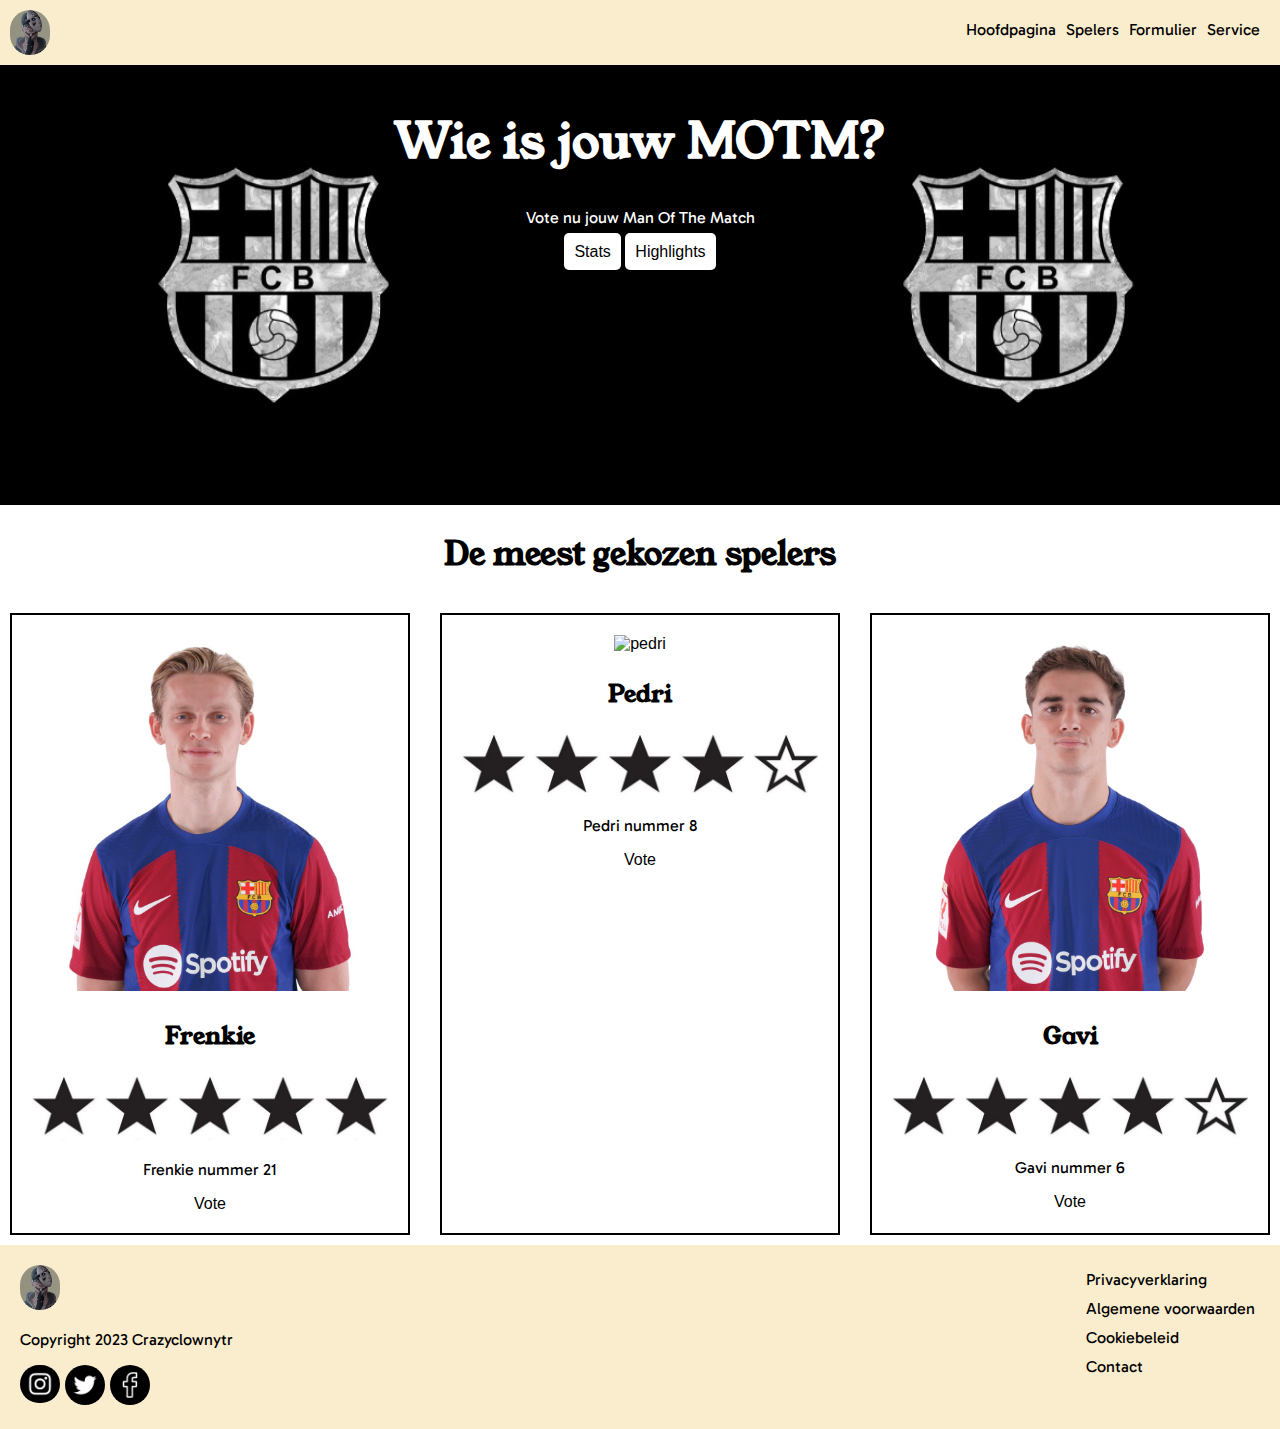
==== commit 6e405668: "Add files via upload" ====
--- a/index.html
+++ b/index.html
@@ -98,7 +98,7 @@
                         <img src="img/insta.JPG" alt="instagram">
                     </a>
 
-                    <a href="https://twitter.com/CrazyClownytr">
+                    <a href="https://twitter.com/CrazyClownytr" target="_blank">
                         <img src="img/twitter.JPG" alt="twitter">
                     </a>
 
--- a/css/style.css
+++ b/css/style.css
@@ -9,7 +9,6 @@
 h2,
 h3 {
     font-family: 'Young Serif', serif;
-    font-size: 2rem;
 }
 
 nav,
@@ -26,9 +25,7 @@
 body {
     margin: 0;
     font-family: Arial, Helvetica, sans-serif;
-
-}
-
+}
 
 nav img,
 footer img {
@@ -46,27 +43,21 @@
     flex-direction: row;
     background-color: #faedcd;
     justify-content: space-between;
-    padding: 2vh;
-    padding-right: 1vh;
-    gap: 2vh;
-
+    padding: 10px;
 }
 
 .nav-logo {
     display: flex;
     flex-direction: row;
     justify-content: left;
-
 }
 
 .nav-link {
     display: flex;
     flex-direction: row;
     justify-content: flex-end;
-    padding-top: 2vh;
-    padding-right: 1vh;
-    gap: 2vh;
-
+    padding: 10px;
+    gap: 10px;
 }
 
 nav a {
@@ -89,22 +80,17 @@
     border-bottom: 1px solid black;
     background-image: url(../img/header.JPG);
     background-size: cover;
+    object-fit: cover;
     background-position: center;
     background-repeat: no-repeat;
-    padding: 3vh;
-    padding-top: 5vh;
+    padding: 10px;
     height: calc(50vh - 10px);
-    background-repeat: no-repeat;
-    background-position: center;
-    background-size: cover;
-
-
 }
 
 
 header a {
     color: black;
-    gap: 2vh;
+    gap: 5px;
     background-color: white;
     padding: 10px;
     border-radius: 5px;
@@ -116,11 +102,20 @@
     color: grey;
     text-align: center;
     position: relative;
-    transition: color 0.5s, background-color 0.6s;
+    transition: color 0.5s;
+}
+
+h1 {
+    font-size: 3rem;
 }
 
 h2 {
     text-align: center;
+    font-size: 2rem;
+}
+
+h3 {
+    font-size: 1.5rem;
 }
 
 .product {
@@ -168,13 +163,6 @@
     border-radius: 2px;
     box-shadow: 5px 5px 10px rgb(0 0 0 / 0.4);
     transform: scale(1.1);
-}
-
-
-form {
-    padding: 2vh;
-    display: flex;
-    flex-direction: column;
 }
 
 footer {
@@ -314,8 +302,17 @@
     transition: color 1.2s;
 }
 
+input:invalid:not(:placeholder-shown) {
+    border: 3px solid red;
+}
+
+input:valid {
+    border: 3px solid green;
+    background-color: lightgreen;
+}
+
 button:active {
-    background-color: red;
+    background-color: green;
 }
 
 
@@ -326,7 +323,7 @@
     }
 
     header {
-        padding-top: 10vh;
+        height: 50vh;
     }
 
     h1 {
@@ -337,34 +334,27 @@
     nav {
         display: flex;
         flex-direction: column;
-        justify-content: space-between;
+        justify-content: center;
+        align-items: center;
     }
 
     .nav-link {
+        display: flex;
+        flex-direction: column;
+    }
+
+
+    .product {
+        display: flex;
+        flex-direction: column;
+        justify-content: center;
+    }
+
+    footer {
+        display: flex;
         flex: 1;
-        display: flex;
         flex-direction: column;
         justify-content: center;
-        text-align: center;
-    }
-
-    .logo {
-        display: flex;
-        flex-direction: column;
-
-        justify-content: center;
-    }
-
-    .product {
-        display: flex;
-        flex-direction: column;
-    }
-
-    footer {
-        display: flex;
-        flex: 1;
-        flex-direction: column;
-        justify-content: space-between;
     }
 
     .main-form {
